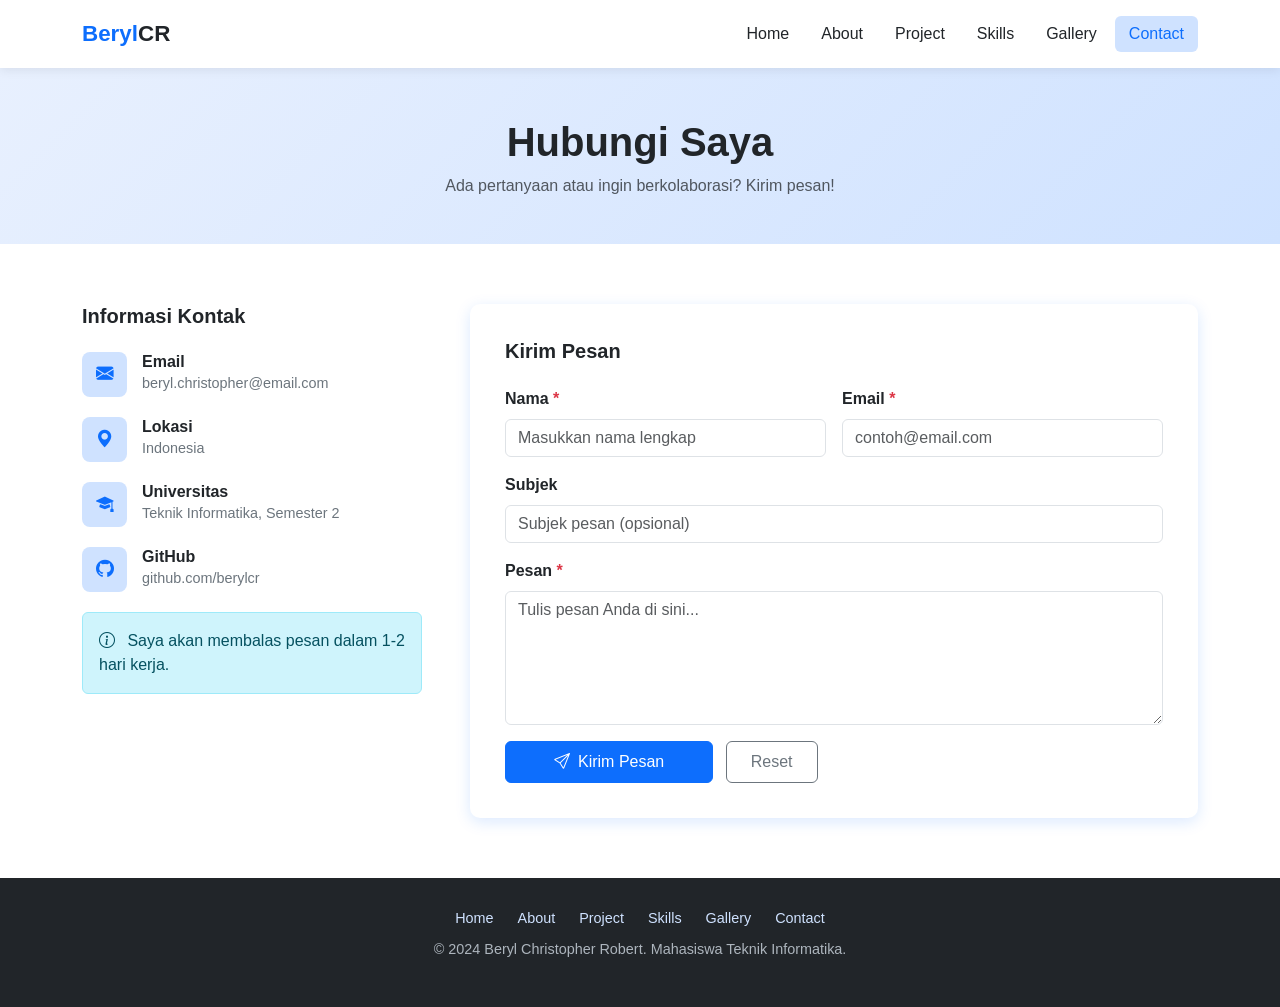
==== Contact.html @ 2301c5cf "First Commit" ====
<!DOCTYPE html>
<html lang="id">
<head>
  <meta charset="UTF-8" />
  <meta name="viewport" content="width=device-width, initial-scale=1.0" />
  <title>Contact - Beryl Christopher Robert</title>
  <link rel="stylesheet" href="https://cdn.jsdelivr.net/npm/bootstrap@5.3.0/dist/css/bootstrap.min.css" />
  <link rel="stylesheet" href="https://cdn.jsdelivr.net/npm/bootstrap-icons@1.11.0/font/bootstrap-icons.css" />
  <link rel="stylesheet" href="css/styles.css" />
</head>
<body>

  <!-- NAVBAR -->
  <nav class="navbar navbar-expand-lg sticky-top">
    <div class="container">
      <a class="navbar-brand" href="index.html">Beryl<span>CR</span></a>
      <button class="navbar-toggler" type="button" data-bs-toggle="collapse" data-bs-target="#navbarNav">
        <span class="navbar-toggler-icon"></span>
      </button>
      <div class="collapse navbar-collapse" id="navbarNav">
        <ul class="navbar-nav ms-auto gap-1">
          <li class="nav-item"><a class="nav-link" href="index.html">Home</a></li>
          <li class="nav-item"><a class="nav-link" href="About.html">About</a></li>
          <li class="nav-item"><a class="nav-link" href="Project.html">Project</a></li>
          <li class="nav-item"><a class="nav-link" href="Skills.html">Skills</a></li>
          <li class="nav-item"><a class="nav-link" href="Gallery.html">Gallery</a></li>
          <li class="nav-item"><a class="nav-link active" href="Contact.html">Contact</a></li>
        </ul>
      </div>
    </div>
  </nav>

  <!-- PAGE HEADER -->
  <div style="background: linear-gradient(135deg, #e8f0fe, #cfe2ff); padding: 50px 0 30px;">
    <div class="container text-center">
      <h1 class="fw-bold">Hubungi Saya</h1>
      <p class="text-muted">Ada pertanyaan atau ingin berkolaborasi? Kirim pesan!</p>
    </div>
  </div>

  <!-- CONTACT SECTION -->
  <section>
    <div class="container">
      <div class="row g-5">

        <!-- Info -->
        <div class="col-lg-4">
          <h5 class="fw-bold mb-4">Informasi Kontak</h5>

          <div class="contact-info-item">
            <div class="icon-box"><i class="bi bi-envelope-fill"></i></div>
            <div class="info-text">
              <h6>Email</h6>
              <p>beryl.christopher@email.com</p>
            </div>
          </div>

          <div class="contact-info-item">
            <div class="icon-box"><i class="bi bi-geo-alt-fill"></i></div>
            <div class="info-text">
              <h6>Lokasi</h6>
              <p>Indonesia</p>
            </div>
          </div>

          <div class="contact-info-item">
            <div class="icon-box"><i class="bi bi-mortarboard-fill"></i></div>
            <div class="info-text">
              <h6>Universitas</h6>
              <p>Teknik Informatika, Semester 2</p>
            </div>
          </div>

          <div class="contact-info-item">
            <div class="icon-box"><i class="bi bi-github"></i></div>
            <div class="info-text">
              <h6>GitHub</h6>
              <p>github.com/berylcr</p>
            </div>
          </div>

          <!-- Alert info -->
          <div class="alert alert-info mt-3" role="alert">
            <i class="bi bi-info-circle me-2"></i>
            Saya akan membalas pesan dalam 1-2 hari kerja.
          </div>
        </div>

        <!-- Form -->
        <div class="col-lg-8">
          <div class="contact-form-wrapper">
            <h5 class="fw-bold mb-4">Kirim Pesan</h5>

            <!-- Alert Feedback -->
            <div id="formAlert" class="alert d-none" role="alert"></div>

            <form id="contactForm" onsubmit="return validateContactForm()">
              <div class="row g-3">
                <div class="col-md-6">
                  <label for="contactName" class="form-label fw-semibold">Nama <span class="text-danger">*</span></label>
                  <input type="text" class="form-control" id="contactName" placeholder="Masukkan nama lengkap" />
                  <div class="invalid-feedback">Nama harus minimal 3 karakter.</div>
                </div>
                <div class="col-md-6">
                  <label for="contactEmail" class="form-label fw-semibold">Email <span class="text-danger">*</span></label>
                  <input type="email" class="form-control" id="contactEmail" placeholder="contoh@email.com" />
                  <div class="invalid-feedback">Format email tidak valid.</div>
                </div>
                <div class="col-12">
                  <label for="contactSubject" class="form-label fw-semibold">Subjek</label>
                  <input type="text" class="form-control" id="contactSubject" placeholder="Subjek pesan (opsional)" />
                </div>
                <div class="col-12">
                  <label for="contactMessage" class="form-label fw-semibold">Pesan <span class="text-danger">*</span></label>
                  <textarea class="form-control" id="contactMessage" rows="5" placeholder="Tulis pesan Anda di sini..."></textarea>
                  <div class="invalid-feedback">Pesan harus minimal 10 karakter.</div>
                </div>
                <div class="col-12">
                  <button type="submit" class="btn btn-primary px-5 py-2">
                    <i class="bi bi-send me-2"></i>Kirim Pesan
                  </button>
                  <button type="reset" class="btn btn-outline-secondary ms-2 px-4 py-2">Reset</button>
                </div>
              </div>
            </form>
          </div>
        </div>
      </div>
    </div>
  </section>

  <!-- FOOTER -->
  <footer>
    <div class="container">
      <div class="footer-links">
        <a href="index.html">Home</a>
        <a href="About.html">About</a>
        <a href="Project.html">Project</a>
        <a href="Skills.html">Skills</a>
        <a href="Gallery.html">Gallery</a>
        <a href="Contact.html">Contact</a>
      </div>
      <p>&copy; 2024 Beryl Christopher Robert. Mahasiswa Teknik Informatika.</p>
    </div>
  </footer>

  <button id="backToTop" onclick="scrollToTop()" class="btn btn-primary rounded-circle"
    style="display:none; position:fixed; bottom:25px; right:25px; width:45px; height:45px; z-index:999;">
    <i class="bi bi-arrow-up"></i>
  </button>

  <script src="https://cdn.jsdelivr.net/npm/bootstrap@5.3.0/dist/js/bootstrap.bundle.min.js"></script>
  <script src="js/script.js"></script>
</body>
</html>
---- css/styles.css ----
/* ===== CSS VARIABLES ===== */
:root {
  --primary: #0d6efd;
  --primary-dark: #0a58ca;
  --primary-light: #cfe2ff;
  --secondary: #6c757d;
  --dark: #212529;
  --light: #f8f9fa;
  --white: #ffffff;
  --border-radius: 10px;
  --shadow: 0 4px 15px rgba(13, 110, 253, 0.15);
  --transition: all 0.3s ease;
}

/* ===== GLOBAL ===== */
* {
  margin: 0;
  padding: 0;
  box-sizing: border-box;
}

body {
  font-family: 'Segoe UI', Tahoma, Geneva, Verdana, sans-serif;
  color: var(--dark);
  background-color: var(--white);
}

a { text-decoration: none; }
section { padding: 60px 0; }

/* ===== NAVBAR ===== */
.navbar {
  background-color: var(--white) !important;
  box-shadow: 0 2px 10px rgba(0,0,0,0.08);
  padding: 12px 0;
}
.navbar-brand {
  font-weight: 700;
  font-size: 1.4rem;
  color: var(--primary) !important;
}
.navbar-brand span { color: var(--dark); }
.nav-link {
  font-weight: 500;
  color: var(--dark) !important;
  padding: 6px 14px !important;
  border-radius: 6px;
  transition: var(--transition);
}
.nav-link:hover, .nav-link.active {
  color: var(--primary) !important;
  background-color: var(--primary-light);
}

/* ===== FOOTER ===== */
footer {
  background-color: var(--dark);
  color: #adb5bd;
  padding: 30px 0;
  text-align: center;
  font-size: 0.9rem;
}
footer a { color: var(--primary-light); transition: var(--transition); }
footer a:hover { color: var(--white); }
footer .footer-links { margin-bottom: 10px; }
footer .footer-links a { margin: 0 10px; }

/* ===== SECTION TITLES ===== */
.section-title { text-align: center; margin-bottom: 40px; }
.section-title h2 { font-size: 2rem; font-weight: 700; color: var(--dark); margin-bottom: 10px; }
.section-title .underline {
  width: 60px; height: 4px;
  background-color: var(--primary);
  margin: 0 auto; border-radius: 2px;
}

/* ===== HOME PAGE ===== */
.hero-section {
  background: linear-gradient(135deg, #e8f0fe 0%, #cfe2ff 100%);
  min-height: 90vh;
  display: flex;
  align-items: center;
  padding: 80px 0 60px;
}
.hero-section h1 { font-size: 2.8rem; font-weight: 700; color: var(--dark); line-height: 1.2; }
.hero-section h1 span { color: var(--primary); }
.hero-section .tagline { font-size: 1.2rem; color: var(--secondary); margin: 15px 0 25px; }

.hero-img-wrapper { position: relative; display: flex; justify-content: center; }
.hero-img-wrapper::before {
  content: '';
  position: absolute;
  width: 320px; height: 320px;
  border-radius: 50%;
  background: linear-gradient(135deg, var(--primary), #6ea8fe);
  top: -10px; left: 50%;
  transform: translateX(-50%);
  z-index: 0;
}
.hero-img-wrapper img {
  width: 300px; height: 300px;
  object-fit: cover;
  border-radius: 50%;
  border: 6px solid var(--white);
  box-shadow: var(--shadow);
  position: relative; z-index: 1;
}

/* Quick Nav Cards */
.quick-nav-card {
  border: none;
  border-radius: var(--border-radius);
  box-shadow: 0 2px 10px rgba(0,0,0,0.07);
  transition: var(--transition);
  text-align: center; padding: 20px 10px; cursor: pointer;
}
.quick-nav-card:hover { transform: translateY(-5px); box-shadow: var(--shadow); }
.quick-nav-card i { font-size: 2rem; color: var(--primary); margin-bottom: 10px; display: block; }
.quick-nav-card h5 { font-size: 1rem; font-weight: 600; color: var(--dark); }

/* ===== ABOUT PAGE ===== */
.about-img {
  width: 100%; max-width: 320px; height: 320px;
  object-fit: cover; border-radius: var(--border-radius); box-shadow: var(--shadow);
}
.about-info-card {
  border: none; background-color: var(--light);
  border-radius: var(--border-radius); padding: 20px; margin-bottom: 15px;
}
.about-info-card .label { font-size: 0.8rem; text-transform: uppercase; color: var(--secondary); letter-spacing: 1px; }
.about-info-card .value { font-size: 1rem; font-weight: 600; color: var(--dark); }
.edu-card { border-left: 4px solid var(--primary); padding-left: 15px; margin-bottom: 20px; }
.edu-card h6 { font-weight: 700; color: var(--dark); margin-bottom: 3px; }
.edu-card p { color: var(--secondary); font-size: 0.9rem; margin: 0; }

/* ===== CONTACT PAGE ===== */
.contact-form-wrapper {
  background: var(--white);
  border-radius: var(--border-radius);
  box-shadow: var(--shadow); padding: 35px;
}
.contact-info-item { display: flex; align-items: flex-start; gap: 15px; margin-bottom: 20px; }
.contact-info-item .icon-box {
  width: 45px; height: 45px;
  background-color: var(--primary-light);
  border-radius: 8px; display: flex;
  align-items: center; justify-content: center; flex-shrink: 0;
}
.contact-info-item .icon-box i { color: var(--primary); font-size: 1.1rem; }
.contact-info-item .info-text h6 { font-weight: 600; margin-bottom: 2px; color: var(--dark); }
.contact-info-item .info-text p { color: var(--secondary); font-size: 0.9rem; margin: 0; }
.form-control:focus { border-color: var(--primary); box-shadow: 0 0 0 0.2rem rgba(13,110,253,0.15); }

/* ===== GALLERY PAGE ===== */
.gallery-item {
  position: relative; overflow: hidden;
  border-radius: var(--border-radius); cursor: pointer; margin-bottom: 24px;
}
.gallery-item img { width: 100%; height: 220px; object-fit: cover; transition: transform 0.4s ease; display: block; }
.gallery-item:hover img { transform: scale(1.08); }
.gallery-overlay {
  position: absolute; bottom: 0; left: 0; right: 0;
  background: linear-gradient(transparent, rgba(13,110,253,0.85));
  color: var(--white); padding: 20px 15px 15px;
  transform: translateY(100%); transition: transform 0.3s ease;
}
.gallery-item:hover .gallery-overlay { transform: translateY(0); }
.gallery-overlay p { margin: 0; font-size: 0.95rem; font-weight: 500; }

/* ===== PROJECT PAGE ===== */
.project-card {
  border: none; border-radius: var(--border-radius);
  box-shadow: 0 2px 10px rgba(0,0,0,0.07);
  transition: var(--transition); overflow: hidden; height: 100%;
}
.project-card:hover { transform: translateY(-5px); box-shadow: var(--shadow); }
.project-card img { height: 200px; object-fit: cover; width: 100%; }
.project-card .card-body { padding: 20px; }
.project-card .card-title { font-weight: 700; font-size: 1.1rem; color: var(--dark); }
.project-card .card-text { font-size: 0.9rem; color: var(--secondary); }
.tech-badge {
  font-size: 0.75rem; padding: 4px 10px; border-radius: 20px;
  background-color: var(--primary-light); color: var(--primary);
  margin-right: 5px; margin-bottom: 5px; display: inline-block;
}

/* ===== SKILLS PAGE ===== */
.skill-card {
  border: none; border-radius: var(--border-radius);
  background-color: var(--light); padding: 20px; margin-bottom: 20px; transition: var(--transition);
}
.skill-card:hover { background-color: var(--primary-light); }
.skill-name { font-weight: 600; font-size: 0.95rem; color: var(--dark); margin-bottom: 8px; display: flex; justify-content: space-between; }
.progress { height: 10px; border-radius: 5px; background-color: #dee2e6; }
.progress-bar { background-color: var(--primary); border-radius: 5px; transition: width 1.5s ease; }
.soft-skill-badge {
  display: inline-block; background-color: var(--primary-light);
  color: var(--primary); border-radius: 20px; padding: 6px 16px;
  font-size: 0.9rem; font-weight: 500; margin: 5px;
}

/* ===== RESPONSIVE ===== */
@media (max-width: 768px) {
  .hero-section h1 { font-size: 2rem; }
  .hero-img-wrapper img { width: 220px; height: 220px; }
  .hero-img-wrapper::before { width: 240px; height: 240px; }
  .hero-section { text-align: center; padding: 80px 0 40px; }
  .contact-form-wrapper { padding: 20px; }
}
@media (max-width: 576px) {
  section { padding: 40px 0; }
  .section-title h2 { font-size: 1.6rem; }
}
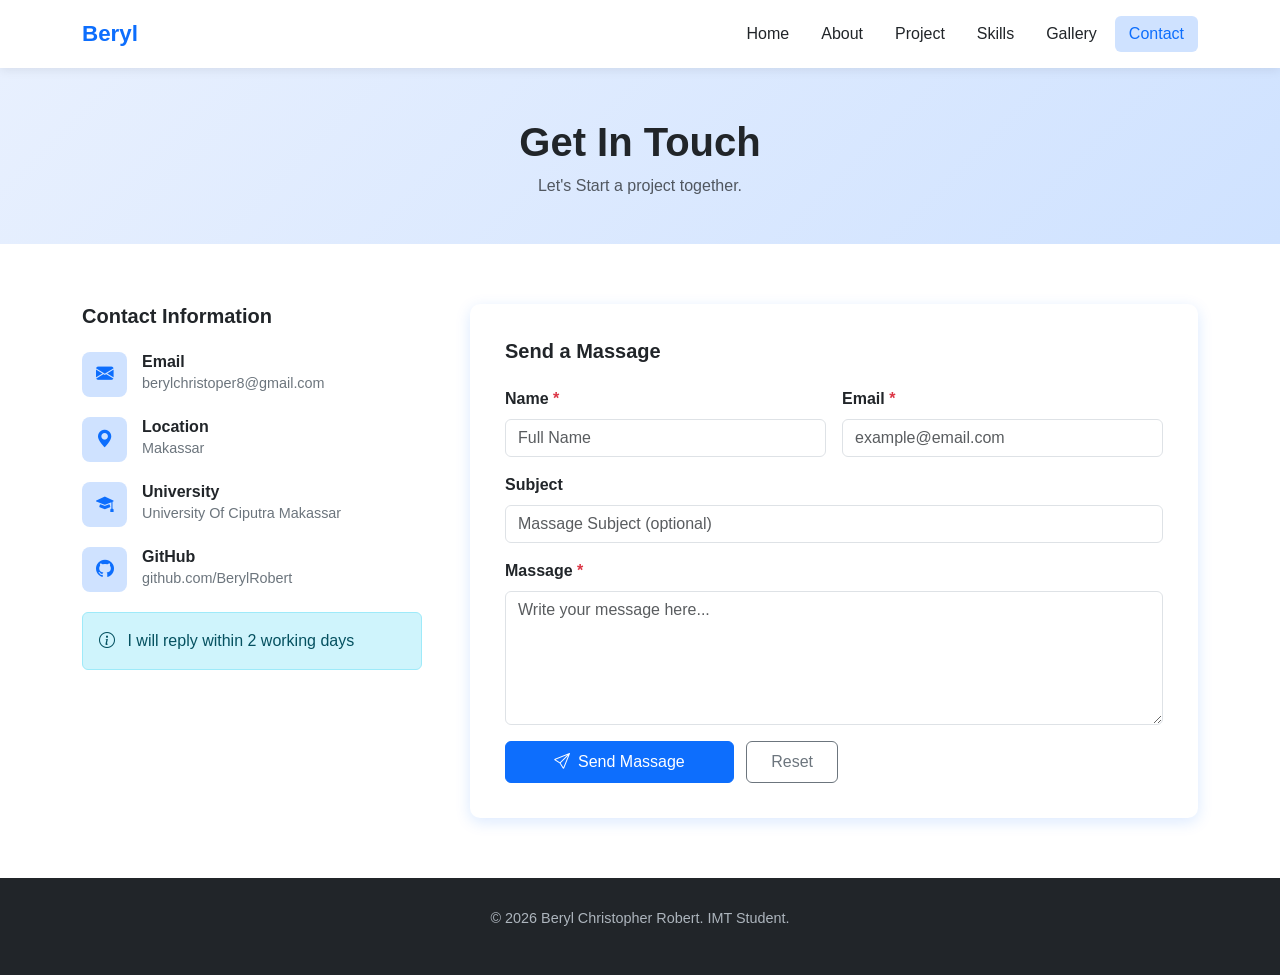
==== commit cad28a84: "Second Commit" ====
--- a/Contact.html
+++ b/Contact.html
@@ -13,7 +13,7 @@
   <!-- NAVBAR -->
   <nav class="navbar navbar-expand-lg sticky-top">
     <div class="container">
-      <a class="navbar-brand" href="index.html">Beryl<span>CR</span></a>
+      <a class="navbar-brand" href="index.html">Beryl</a>
       <button class="navbar-toggler" type="button" data-bs-toggle="collapse" data-bs-target="#navbarNav">
         <span class="navbar-toggler-icon"></span>
       </button>
@@ -33,8 +33,8 @@
   <!-- PAGE HEADER -->
   <div style="background: linear-gradient(135deg, #e8f0fe, #cfe2ff); padding: 50px 0 30px;">
     <div class="container text-center">
-      <h1 class="fw-bold">Hubungi Saya</h1>
-      <p class="text-muted">Ada pertanyaan atau ingin berkolaborasi? Kirim pesan!</p>
+      <h1 class="fw-bold">Get In Touch</h1>
+      <p class="text-muted">Let's Start a project together.</p>
     </div>
   </div>
 
@@ -45,29 +45,29 @@
 
         <!-- Info -->
         <div class="col-lg-4">
-          <h5 class="fw-bold mb-4">Informasi Kontak</h5>
+          <h5 class="fw-bold mb-4">Contact Information</h5>
 
           <div class="contact-info-item">
             <div class="icon-box"><i class="bi bi-envelope-fill"></i></div>
             <div class="info-text">
               <h6>Email</h6>
-              <p>beryl.christopher@email.com</p>
+              <p>berylchristoper8@gmail.com</p>
             </div>
           </div>
 
           <div class="contact-info-item">
             <div class="icon-box"><i class="bi bi-geo-alt-fill"></i></div>
             <div class="info-text">
-              <h6>Lokasi</h6>
-              <p>Indonesia</p>
+              <h6>Location</h6>
+              <p>Makassar</p>
             </div>
           </div>
 
           <div class="contact-info-item">
             <div class="icon-box"><i class="bi bi-mortarboard-fill"></i></div>
             <div class="info-text">
-              <h6>Universitas</h6>
-              <p>Teknik Informatika, Semester 2</p>
+              <h6>University</h6>
+              <p>University Of Ciputra Makassar</p>
             </div>
           </div>
 
@@ -75,21 +75,21 @@
             <div class="icon-box"><i class="bi bi-github"></i></div>
             <div class="info-text">
               <h6>GitHub</h6>
-              <p>github.com/berylcr</p>
+              <p>github.com/BerylRobert</p>
             </div>
           </div>
 
           <!-- Alert info -->
           <div class="alert alert-info mt-3" role="alert">
             <i class="bi bi-info-circle me-2"></i>
-            Saya akan membalas pesan dalam 1-2 hari kerja.
+            I will reply within 2 working days
           </div>
         </div>
 
         <!-- Form -->
         <div class="col-lg-8">
           <div class="contact-form-wrapper">
-            <h5 class="fw-bold mb-4">Kirim Pesan</h5>
+            <h5 class="fw-bold mb-4">Send a Massage</h5>
 
             <!-- Alert Feedback -->
             <div id="formAlert" class="alert d-none" role="alert"></div>
@@ -97,27 +97,27 @@
             <form id="contactForm" onsubmit="return validateContactForm()">
               <div class="row g-3">
                 <div class="col-md-6">
-                  <label for="contactName" class="form-label fw-semibold">Nama <span class="text-danger">*</span></label>
-                  <input type="text" class="form-control" id="contactName" placeholder="Masukkan nama lengkap" />
-                  <div class="invalid-feedback">Nama harus minimal 3 karakter.</div>
+                  <label for="contactName" class="form-label fw-semibold">Name <span class="text-danger">*</span></label>
+                  <input type="text" class="form-control" id="contactName" placeholder="Full Name" />
+                  <div class="invalid-feedback">Name must be at least 3 characters.</div>
                 </div>
                 <div class="col-md-6">
                   <label for="contactEmail" class="form-label fw-semibold">Email <span class="text-danger">*</span></label>
-                  <input type="email" class="form-control" id="contactEmail" placeholder="contoh@email.com" />
-                  <div class="invalid-feedback">Format email tidak valid.</div>
+                  <input type="email" class="form-control" id="contactEmail" placeholder="example@email.com" />
+                  <div class="invalid-feedback">Email format invalid</div>
                 </div>
                 <div class="col-12">
-                  <label for="contactSubject" class="form-label fw-semibold">Subjek</label>
-                  <input type="text" class="form-control" id="contactSubject" placeholder="Subjek pesan (opsional)" />
+                  <label for="contactSubject" class="form-label fw-semibold">Subject</label>
+                  <input type="text" class="form-control" id="contactSubject" placeholder="Massage Subject (optional)" />
                 </div>
                 <div class="col-12">
-                  <label for="contactMessage" class="form-label fw-semibold">Pesan <span class="text-danger">*</span></label>
-                  <textarea class="form-control" id="contactMessage" rows="5" placeholder="Tulis pesan Anda di sini..."></textarea>
-                  <div class="invalid-feedback">Pesan harus minimal 10 karakter.</div>
+                  <label for="contactMessage" class="form-label fw-semibold">Massage <span class="text-danger">*</span></label>
+                  <textarea class="form-control" id="contactMessage" rows="5" placeholder="Write your message here..."></textarea>
+                  <div class="invalid-feedback">Massage at least 10 characters</div>
                 </div>
                 <div class="col-12">
                   <button type="submit" class="btn btn-primary px-5 py-2">
-                    <i class="bi bi-send me-2"></i>Kirim Pesan
+                    <i class="bi bi-send me-2"></i>Send Massage
                   </button>
                   <button type="reset" class="btn btn-outline-secondary ms-2 px-4 py-2">Reset</button>
                 </div>
@@ -131,16 +131,7 @@
 
   <!-- FOOTER -->
   <footer>
-    <div class="container">
-      <div class="footer-links">
-        <a href="index.html">Home</a>
-        <a href="About.html">About</a>
-        <a href="Project.html">Project</a>
-        <a href="Skills.html">Skills</a>
-        <a href="Gallery.html">Gallery</a>
-        <a href="Contact.html">Contact</a>
-      </div>
-      <p>&copy; 2024 Beryl Christopher Robert. Mahasiswa Teknik Informatika.</p>
+      <p>&copy; 2026 Beryl Christopher Robert. IMT Student.</p>
     </div>
   </footer>
 
